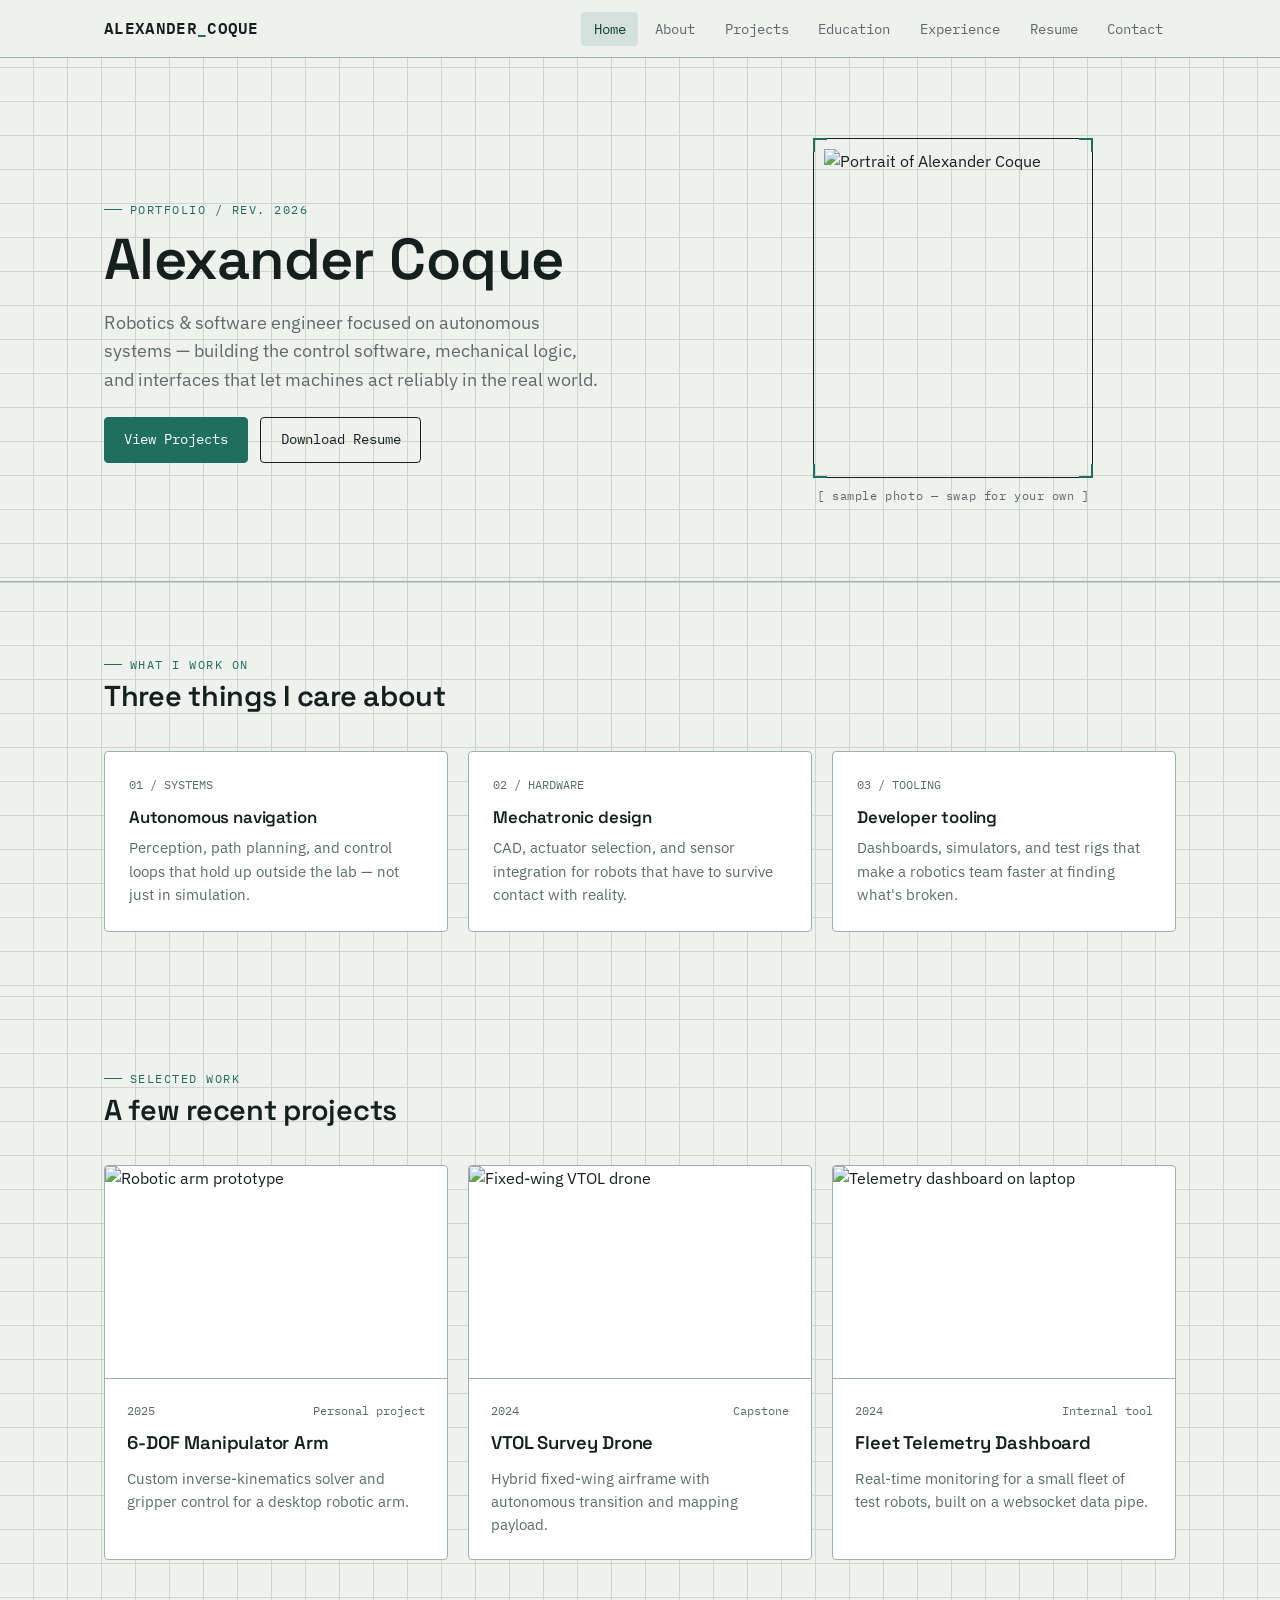
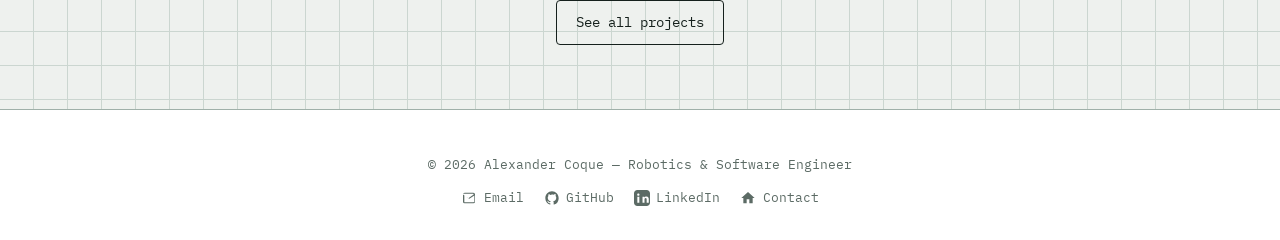
==== index.html @ 3d989051 "Add files via upload" ====
<!DOCTYPE html>
<html lang="en">
<head>
<meta charset="UTF-8">
<meta name="viewport" content="width=device-width, initial-scale=1.0">
<title>Home — Alexander Coque</title>
<meta name="description" content="Alexander Coque — Robotics &amp; Software Engineer portfolio.">
<link rel="stylesheet" href="style.css">
</head>
<body>
<header class="site-header">
    <div class="nav-inner">
      <a href="index.html" class="brand">ALEXANDER<span>_</span>COQUE</a>
      <button class="nav-toggle" id="navToggle" aria-label="Open navigation">
        <span></span><span></span><span></span>
      </button>
      <ul class="nav-tabs" id="navTabs">
        <li><a href="index.html" class="active">Home</a></li><li><a href="about.html">About</a></li><li><a href="projects.html">Projects</a></li><li><a href="education.html">Education</a></li><li><a href="experience.html">Experience</a></li><li><a href="resume.html">Resume</a></li><li><a href="contact.html">Contact</a></li>
      </ul>
    </div>
  </header>
<main>

<section class="hero">
  <div class="container hero-grid">
    <div>
      <span class="eyebrow">Portfolio / Rev. 2026</span>
      <h1>Alexander Coque</h1>
      <p class="role">Robotics &amp; software engineer focused on autonomous systems — building the control software, mechanical logic, and interfaces that let machines act reliably in the real world.</p>
      <div class="hero-actions">
        <a href="projects.html" class="btn btn-primary">View Projects</a>
        <a href="resume.html" class="btn">Download Resume</a>
      </div>
    </div>
    <div class="hero-portrait">
      <div class="frame">
        <span class="crop tl"></span><span class="crop tr"></span><span class="crop bl"></span><span class="crop br"></span>
        <img src="https://i.pravatar.cc/560?img=13" alt="Portrait of Alexander Coque">
      </div>
      <p class="caption">[ sample photo — swap for your own ]</p>
    </div>
  </div>
</section>

<section>
  <div class="container">
    <div class="section-head">
      <span class="eyebrow">What I work on</span>
      <h2>Three things I care about</h2>
    </div>
    <div class="grid-3">
      <div class="card value-card">
        <span class="idx">01 / SYSTEMS</span>
        <h3>Autonomous navigation</h3>
        <p>Perception, path planning, and control loops that hold up outside the lab — not just in simulation.</p>
      </div>
      <div class="card value-card">
        <span class="idx">02 / HARDWARE</span>
        <h3>Mechatronic design</h3>
        <p>CAD, actuator selection, and sensor integration for robots that have to survive contact with reality.</p>
      </div>
      <div class="card value-card">
        <span class="idx">03 / TOOLING</span>
        <h3>Developer tooling</h3>
        <p>Dashboards, simulators, and test rigs that make a robotics team faster at finding what's broken.</p>
      </div>
    </div>
  </div>
</section>

<section>
  <div class="container">
    <div class="section-head">
      <span class="eyebrow">Selected work</span>
      <h2>A few recent projects</h2>
    </div>
    <div class="grid-3">
      <article class="project-card">
        <div class="project-media"><img src="https://picsum.photos/seed/coque-arm/640/400" alt="Robotic arm prototype"></div>
        <div class="project-body">
          <div class="project-meta-row"><span>2025</span><span>Personal project</span></div>
          <h3>6-DOF Manipulator Arm</h3>
          <p>Custom inverse-kinematics solver and gripper control for a desktop robotic arm.</p>
        </div>
      </article>
      <article class="project-card">
        <div class="project-media"><img src="https://picsum.photos/seed/coque-drone/640/400" alt="Fixed-wing VTOL drone"></div>
        <div class="project-body">
          <div class="project-meta-row"><span>2024</span><span>Capstone</span></div>
          <h3>VTOL Survey Drone</h3>
          <p>Hybrid fixed-wing airframe with autonomous transition and mapping payload.</p>
        </div>
      </article>
      <article class="project-card">
        <div class="project-media"><img src="https://picsum.photos/seed/coque-dash/640/400" alt="Telemetry dashboard on laptop"></div>
        <div class="project-body">
          <div class="project-meta-row"><span>2024</span><span>Internal tool</span></div>
          <h3>Fleet Telemetry Dashboard</h3>
          <p>Real-time monitoring for a small fleet of test robots, built on a websocket data pipe.</p>
        </div>
      </article>
    </div>
    <div style="text-align:center; margin-top:2.5rem;">
      <a href="projects.html" class="btn">See all projects</a>
    </div>
  </div>
</section>

</main>
<footer class="site-footer">
    <p>&copy; 2026 Alexander Coque &mdash; Robotics &amp; Software Engineer</p>
    <div class="footer-links">
      <a href="mailto:alexander.coque@example.com">
        <svg width="16" height="16" fill="currentColor" viewBox="0 0 24 24"><path d="M21 6.5a2.5 2.5 0 0 0-2.5-2.5h-13A2.5 2.5 0 0 0 3 6.5v11A2.5 2.5 0 0 0 5.5 20h13a2.5 2.5 0 0 0 2.5-2.5v-11zm-2.5-.5a.5.5 0 0 1 .5.5v.379l-8 5.333-8-5.333V6a.5.5 0 0 1 .5-.5h15zm.5 12a.5.5 0 0 1-.5.5h-13a.5.5 0 0 1-.5-.5V8.121l7.5 5 7.5-5V18z"/></svg>
        Email
      </a>
      <a href="https://github.com/alexandercoque" target="_blank" rel="noopener">
        <svg width="16" height="16" fill="currentColor" viewBox="0 0 24 24"><path d="M12 2C6.48 2 2 6.58 2 12.26c0 4.5 2.87 8.32 6.84 9.67.5.09.68-.22.68-.48 0-.24-.01-.87-.01-1.7-2.78.62-3.37-1.36-3.37-1.36-.45-1.18-1.1-1.5-1.1-1.5-.9-.63.07-.62.07-.62 1 .07 1.53 1.05 1.53 1.05.89 1.56 2.34 1.11 2.91.85.09-.66.35-1.11.63-1.37-2.22-.26-4.56-1.14-4.56-5.07 0-1.12.39-2.03 1.03-2.75-.1-.26-.45-1.3.1-2.7 0 0 .84-.28 2.75 1.05A9.38 9.38 0 0 1 12 6.84c.85.004 1.71.12 2.51.35 1.91-1.33 2.75-1.05 2.75-1.05.55 1.4.2 2.44.1 2.7.64.72 1.03 1.63 1.03 2.75 0 3.94-2.34 4.81-4.57 5.07.36.32.68.94.68 1.9 0 1.37-.01 2.47-.01 2.81 0 .27.18.58.69.48A10.01 10.01 0 0 0 22 12.26C22 6.58 17.52 2 12 2z"/></svg>
        GitHub
      </a>
      <a href="https://linkedin.com/in/alexander-coque" target="_blank" rel="noopener">
        <svg width="16" height="16" fill="currentColor" viewBox="0 0 24 24"><path d="M19 0h-14c-2.76 0-5 2.24-5 5v14c0 2.76 2.24 5 5 5h14c2.76 0 5-2.24 5-5v-14c0-2.76-2.24-5-5-5zm-11 19h-3v-9h3v9zm-1.5-10.28c-.97 0-1.75-.79-1.75-1.75s.78-1.75 1.75-1.75 1.75.79 1.75 1.75-.78 1.75-1.75 1.75zm15.5 10.28h-3v-4.5c0-1.08-.02-2.47-1.5-2.47-1.5 0-1.73 1.17-1.73 2.39v4.58h-3v-9h2.89v1.23h.04c.4-.75 1.38-1.54 2.84-1.54 3.04 0 3.6 2 3.6 4.59v4.72z"/></svg>
        LinkedIn
      </a>
      <a href="contact.html">
        <svg width="16" height="16" fill="currentColor" viewBox="0 0 24 24"><path d="M10 20v-6h4v6h5v-8h3L12 3 2 12h3v8z"/></svg>
        Contact
      </a>
    </div>
  </footer>
  <script>
    const navToggle = document.getElementById('navToggle');
    const navTabs = document.getElementById('navTabs');
    if (navToggle) {
      navToggle.addEventListener('click', () => navTabs.classList.toggle('open'));
      navTabs.querySelectorAll('a').forEach(link => {
        link.addEventListener('click', () => navTabs.classList.remove('open'));
      });
    }
  </script>
</body>
</html>
---- style.css ----
/* ============================================================
   Alexander Coque — Portfolio
   Design language: technical drafting / spec-sheet
   ============================================================ */

@import url('https://fonts.googleapis.com/css2?family=Space+Grotesk:wght@400;500;600;700&family=IBM+Plex+Sans:wght@400;500;600&family=IBM+Plex+Mono:wght@400;500;600&display=swap');

:root {
  --paper: #EEF1EE;
  --panel: #FFFFFF;
  --ink: #15201C;
  --muted: #5C6B65;
  --line: #CBD6D0;
  --line-strong: #9FB0A9;
  --accent: #1F6F5C;      /* deep teal-green — primary */
  --accent-ink: #0F3E32;
  --accent-2: #C6631F;    /* copper — secondary highlight */
  --radius: 4px;
  --max: 1120px;
  --mono: 'IBM Plex Mono', ui-monospace, monospace;
  --sans: 'IBM Plex Sans', -apple-system, sans-serif;
  --display: 'Space Grotesk', var(--sans);
}

* { box-sizing: border-box; }
html { scroll-behavior: smooth; }

body {
  margin: 0;
  background: var(--paper);
  color: var(--ink);
  font-family: var(--sans);
  font-size: 16px;
  line-height: 1.55;
  min-height: 100vh;
  display: flex;
  flex-direction: column;

  /* subtle drafting-paper grid */
  background-image:
    linear-gradient(var(--line) 1px, transparent 1px),
    linear-gradient(90deg, var(--line) 1px, transparent 1px);
  background-size: 34px 34px;
  background-position: -1px -1px;
}

main { flex: 1 0 auto; }

a { color: var(--accent-ink); }
a:hover { color: var(--accent); }

h1, h2, h3, h4 {
  font-family: var(--display);
  font-weight: 600;
  letter-spacing: -0.01em;
  margin: 0 0 0.5rem;
  color: var(--ink);
}

.eyebrow {
  font-family: var(--mono);
  font-size: 0.78rem;
  letter-spacing: 0.12em;
  text-transform: uppercase;
  color: var(--accent);
  display: inline-flex;
  align-items: center;
  gap: 0.5rem;
}
.eyebrow::before {
  content: "";
  width: 18px;
  height: 1px;
  background: var(--accent);
  display: inline-block;
}

.container {
  max-width: var(--max);
  margin: 0 auto;
  padding: 0 1.5rem;
  width: 100%;
}

/* ---------------- Nav ---------------- */
.site-header {
  position: sticky;
  top: 0;
  z-index: 100;
  background: rgba(238, 241, 238, 0.92);
  backdrop-filter: blur(6px);
  border-bottom: 1px solid var(--line-strong);
}
.nav-inner {
  max-width: var(--max);
  margin: 0 auto;
  padding: 1rem 1.5rem;
  display: flex;
  align-items: center;
  justify-content: space-between;
}
.brand {
  font-family: var(--mono);
  font-weight: 600;
  font-size: 1rem;
  color: var(--ink);
  text-decoration: none;
  letter-spacing: 0.02em;
}
.brand span { color: var(--accent); }

.nav-toggle {
  display: none;
  flex-direction: column;
  justify-content: center;
  gap: 5px;
  width: 2.25rem;
  height: 2.25rem;
  background: none;
  border: 1px solid var(--line-strong);
  border-radius: var(--radius);
  cursor: pointer;
}
.nav-toggle span {
  display: block;
  width: 1.1rem;
  height: 2px;
  margin: 0 auto;
  background: var(--ink);
}

.nav-tabs {
  display: flex;
  list-style: none;
  gap: 0.25rem;
  margin: 0;
  padding: 0;
}
.nav-tabs a {
  font-family: var(--mono);
  font-size: 0.85rem;
  text-decoration: none;
  color: var(--muted);
  padding: 0.5rem 0.8rem;
  border-radius: var(--radius);
  transition: background 0.15s, color 0.15s;
}
.nav-tabs a:hover { color: var(--ink); background: rgba(31,111,92,0.08); }
.nav-tabs a.active { color: var(--accent-ink); background: rgba(31,111,92,0.12); }

@media (max-width: 760px) {
  .nav-toggle { display: flex; }
  .nav-tabs {
    position: absolute;
    top: 100%; left: 0; right: 0;
    flex-direction: column;
    background: var(--panel);
    border-bottom: 1px solid var(--line-strong);
    max-height: 0;
    overflow: hidden;
    padding: 0 1rem;
  }
  .nav-tabs.open { max-height: 480px; padding: 0.75rem 1rem 1.25rem; }
  .nav-tabs li { width: 100%; }
  .nav-tabs a { display: block; padding: 0.7rem 0.5rem; }
}

/* ---------------- Buttons ---------------- */
.btn {
  display: inline-flex;
  align-items: center;
  gap: 0.5rem;
  font-family: var(--mono);
  font-size: 0.85rem;
  text-decoration: none;
  padding: 0.7rem 1.2rem;
  border-radius: var(--radius);
  border: 1px solid var(--ink);
  color: var(--ink);
  background: transparent;
  cursor: pointer;
  transition: transform 0.12s ease, background 0.15s, color 0.15s;
}
.btn:hover { background: var(--ink); color: var(--paper); transform: translateY(-1px); }
.btn-primary {
  background: var(--accent);
  border-color: var(--accent);
  color: #fff;
}
.btn-primary:hover { background: var(--accent-ink); border-color: var(--accent-ink); color: #fff; }

/* ---------------- Hero ---------------- */
.hero {
  position: relative;
  padding: 5rem 0 4rem;
  border-bottom: 1px solid var(--line-strong);
}
.hero-grid {
  display: grid;
  grid-template-columns: 1.3fr 1fr;
  gap: 3rem;
  align-items: center;
}
.hero h1 {
  font-size: clamp(2.4rem, 5vw, 3.6rem);
  line-height: 1.05;
  margin: 0.6rem 0 1rem;
}
.hero .role {
  font-size: 1.15rem;
  color: var(--muted);
  margin-bottom: 1.4rem;
  max-width: 46ch;
}
.hero-actions { display: flex; gap: 0.75rem; flex-wrap: wrap; margin-top: 1.5rem; }

.hero-portrait {
  position: relative;
  justify-self: center;
}
.hero-portrait .frame {
  position: relative;
  width: 280px;
  height: 340px;
  border: 1px solid var(--ink);
  padding: 10px;
}
.hero-portrait img {
  width: 100%;
  height: 100%;
  object-fit: cover;
  filter: grayscale(15%);
  display: block;
}
.hero-portrait .crop {
  position: absolute;
  width: 14px;
  height: 14px;
  border-color: var(--accent);
  border-style: solid;
}
.hero-portrait .crop.tl { top: -1px; left: -1px; border-width: 2px 0 0 2px; }
.hero-portrait .crop.tr { top: -1px; right: -1px; border-width: 2px 2px 0 0; }
.hero-portrait .crop.bl { bottom: -1px; left: -1px; border-width: 0 0 2px 2px; }
.hero-portrait .crop.br { bottom: -1px; right: -1px; border-width: 0 2px 2px 0; }
.hero-portrait .caption {
  font-family: var(--mono);
  font-size: 0.72rem;
  color: var(--muted);
  text-align: center;
  margin-top: 0.6rem;
  letter-spacing: 0.05em;
}

@media (max-width: 820px) {
  .hero-grid { grid-template-columns: 1fr; }
  .hero-portrait { order: -1; }
  .hero-portrait .frame { width: 220px; height: 260px; margin: 0 auto; }
}

/* ---------------- Sections ---------------- */
section { padding: 4rem 0; }
section + section { border-top: 1px solid var(--line); }
.section-head { margin-bottom: 2rem; max-width: 62ch; }
.section-head h2 { font-size: 1.8rem; }

/* ---------------- Cards / spec sheets ---------------- */
.card {
  background: var(--panel);
  border: 1px solid var(--line-strong);
  border-radius: var(--radius);
  padding: 1.5rem;
}

.grid-3 { display: grid; grid-template-columns: repeat(3, 1fr); gap: 1.25rem; }
.grid-2 { display: grid; grid-template-columns: repeat(2, 1fr); gap: 1.25rem; }
@media (max-width: 900px) { .grid-3, .grid-2 { grid-template-columns: 1fr; } }

.spec-tag {
  font-family: var(--mono);
  font-size: 0.72rem;
  letter-spacing: 0.04em;
  color: var(--accent-ink);
  background: rgba(31,111,92,0.1);
  border-radius: 999px;
  padding: 0.25rem 0.6rem;
  display: inline-block;
}
.spec-tag.copper { color: var(--accent-2); background: rgba(198,99,31,0.1); }

/* Skill / value cards on About & Home */
.value-card h3 { font-size: 1.05rem; margin-bottom: 0.4rem; }
.value-card p { color: var(--muted); margin: 0; font-size: 0.95rem; }
.value-card .idx {
  font-family: var(--mono);
  font-size: 0.75rem;
  color: var(--muted);
  margin-bottom: 0.6rem;
  display: block;
}

/* ---------------- Project cards ---------------- */
.project-card {
  background: var(--panel);
  border: 1px solid var(--line-strong);
  border-radius: var(--radius);
  overflow: hidden;
  display: flex;
  flex-direction: column;
}
.project-media { position: relative; aspect-ratio: 16/10; overflow: hidden; border-bottom: 1px solid var(--line-strong); }
.project-media img { width: 100%; height: 100%; object-fit: cover; display: block; transition: transform 0.4s ease; }
.project-card:hover .project-media img { transform: scale(1.04); }
.project-body { padding: 1.4rem; display: flex; flex-direction: column; gap: 0.6rem; flex: 1; }
.project-meta-row {
  font-family: var(--mono);
  font-size: 0.72rem;
  color: var(--muted);
  display: flex;
  justify-content: space-between;
}
.project-body h3 { font-size: 1.15rem; margin: 0; }
.project-body p { color: var(--muted); font-size: 0.93rem; margin: 0; }
.tech-list { display: flex; flex-wrap: wrap; gap: 0.4rem; margin-top: 0.4rem; list-style: none; padding: 0; }
.tech-list li {
  font-family: var(--mono);
  font-size: 0.7rem;
  border: 1px solid var(--line-strong);
  border-radius: 999px;
  padding: 0.2rem 0.55rem;
  color: var(--muted);
}
.project-links { margin-top: auto; padding-top: 0.8rem; display: flex; gap: 0.6rem; }
.project-links a {
  font-family: var(--mono);
  font-size: 0.78rem;
  text-decoration: none;
  color: var(--accent-ink);
  border-bottom: 1px solid var(--accent-ink);
}

/* ---------------- Timeline (Education / Experience) ---------------- */
.timeline { position: relative; padding-left: 2rem; }
.timeline::before {
  content: "";
  position: absolute;
  top: 0.4rem; bottom: 0.4rem; left: 5px;
  width: 1px;
  background: var(--line-strong);
}
.timeline-item { position: relative; padding-bottom: 2.5rem; }
.timeline-item:last-child { padding-bottom: 0; }
.timeline-item::before {
  content: "";
  position: absolute;
  left: -2rem;
  top: 0.35rem;
  width: 11px; height: 11px;
  border-radius: 50%;
  background: var(--paper);
  border: 2px solid var(--accent);
}
.timeline-item .when {
  font-family: var(--mono);
  font-size: 0.75rem;
  color: var(--accent-ink);
  letter-spacing: 0.04em;
  margin-bottom: 0.3rem;
  display: block;
}
.timeline-item h3 { font-size: 1.15rem; margin-bottom: 0.15rem; }
.timeline-item .org { color: var(--muted); font-size: 0.92rem; margin-bottom: 0.6rem; }
.timeline-item ul { margin: 0.5rem 0 0; padding-left: 1.1rem; color: var(--ink); }
.timeline-item li { margin-bottom: 0.3rem; }
.timeline-logo {
  display: flex;
  align-items: flex-start;
  gap: 1rem;
}
.timeline-logo img {
  width: 46px; height: 46px;
  object-fit: contain;
  background: #fff;
  border: 1px solid var(--line-strong);
  border-radius: var(--radius);
  padding: 6px;
  flex-shrink: 0;
}

/* ---------------- Resume page ---------------- */
.resume-toolbar {
  display: flex;
  align-items: center;
  justify-content: space-between;
  flex-wrap: wrap;
  gap: 1rem;
  margin-bottom: 1.5rem;
}
.resume-embed {
  width: 100%;
  height: 80vh;
  border: 1px solid var(--line-strong);
  border-radius: var(--radius);
  background: var(--panel);
}
.resume-placeholder {
  border: 1px dashed var(--line-strong);
  border-radius: var(--radius);
  padding: 3rem 2rem;
  text-align: center;
  color: var(--muted);
  background: var(--panel);
}
.resume-placeholder .eyebrow { justify-content: center; margin-bottom: 1rem; }

/* ---------------- Contact ---------------- */
.contact-grid {
  display: grid;
  grid-template-columns: 1.1fr 0.9fr;
  gap: 2rem;
  align-items: start;
}
@media (max-width: 820px) { .contact-grid { grid-template-columns: 1fr; } }

.contact-form label {
  display: block;
  font-family: var(--mono);
  font-size: 0.75rem;
  letter-spacing: 0.04em;
  text-transform: uppercase;
  color: var(--muted);
  margin: 1rem 0 0.35rem;
}
.contact-form label:first-child { margin-top: 0; }
.contact-form input,
.contact-form textarea {
  width: 100%;
  padding: 0.75rem 0.85rem;
  border: 1px solid var(--line-strong);
  border-radius: var(--radius);
  font-family: var(--sans);
  font-size: 0.95rem;
  background: #fff;
  color: var(--ink);
}
.contact-form input:focus,
.contact-form textarea:focus {
  outline: 2px solid var(--accent);
  outline-offset: 1px;
}
.contact-form button { margin-top: 1.4rem; }

.contact-info-list { list-style: none; margin: 0; padding: 0; display: grid; gap: 1rem; }
.contact-info-list li {
  display: flex;
  align-items: center;
  gap: 0.8rem;
  padding: 0.9rem 1rem;
  background: var(--panel);
  border: 1px solid var(--line-strong);
  border-radius: var(--radius);
}
.contact-info-list a { text-decoration: none; color: var(--ink); font-weight: 500; }
.contact-info-list .label { font-family: var(--mono); font-size: 0.7rem; color: var(--muted); display: block; }
.contact-info-list svg { flex-shrink: 0; color: var(--accent); }

/* ---------------- Footer ---------------- */
.site-footer {
  border-top: 1px solid var(--line-strong);
  padding: 2rem 1.5rem;
  text-align: center;
  font-family: var(--mono);
  font-size: 0.8rem;
  color: var(--muted);
  background: var(--panel);
}
.footer-links { display: flex; justify-content: center; gap: 1.25rem; margin-top: 0.75rem; flex-wrap: wrap; }
.footer-links a {
  display: inline-flex;
  align-items: center;
  gap: 0.4rem;
  text-decoration: none;
  color: var(--muted);
}
.footer-links a:hover { color: var(--accent-ink); }

/* ---------------- Page header (non-home pages) ---------------- */
.page-hero {
  padding: 3.5rem 0 2.5rem;
  border-bottom: 1px solid var(--line-strong);
}
.page-hero h1 { font-size: clamp(2rem, 4vw, 2.8rem); margin-top: 0.6rem; }
.page-hero p { color: var(--muted); max-width: 60ch; }

/* Upload note banner */
.note-banner {
  background: rgba(198,99,31,0.08);
  border: 1px dashed var(--accent-2);
  border-radius: var(--radius);
  padding: 0.9rem 1.1rem;
  font-size: 0.88rem;
  color: var(--accent-ink);
  margin-bottom: 2rem;
}
.note-banner strong { color: var(--accent-2); }
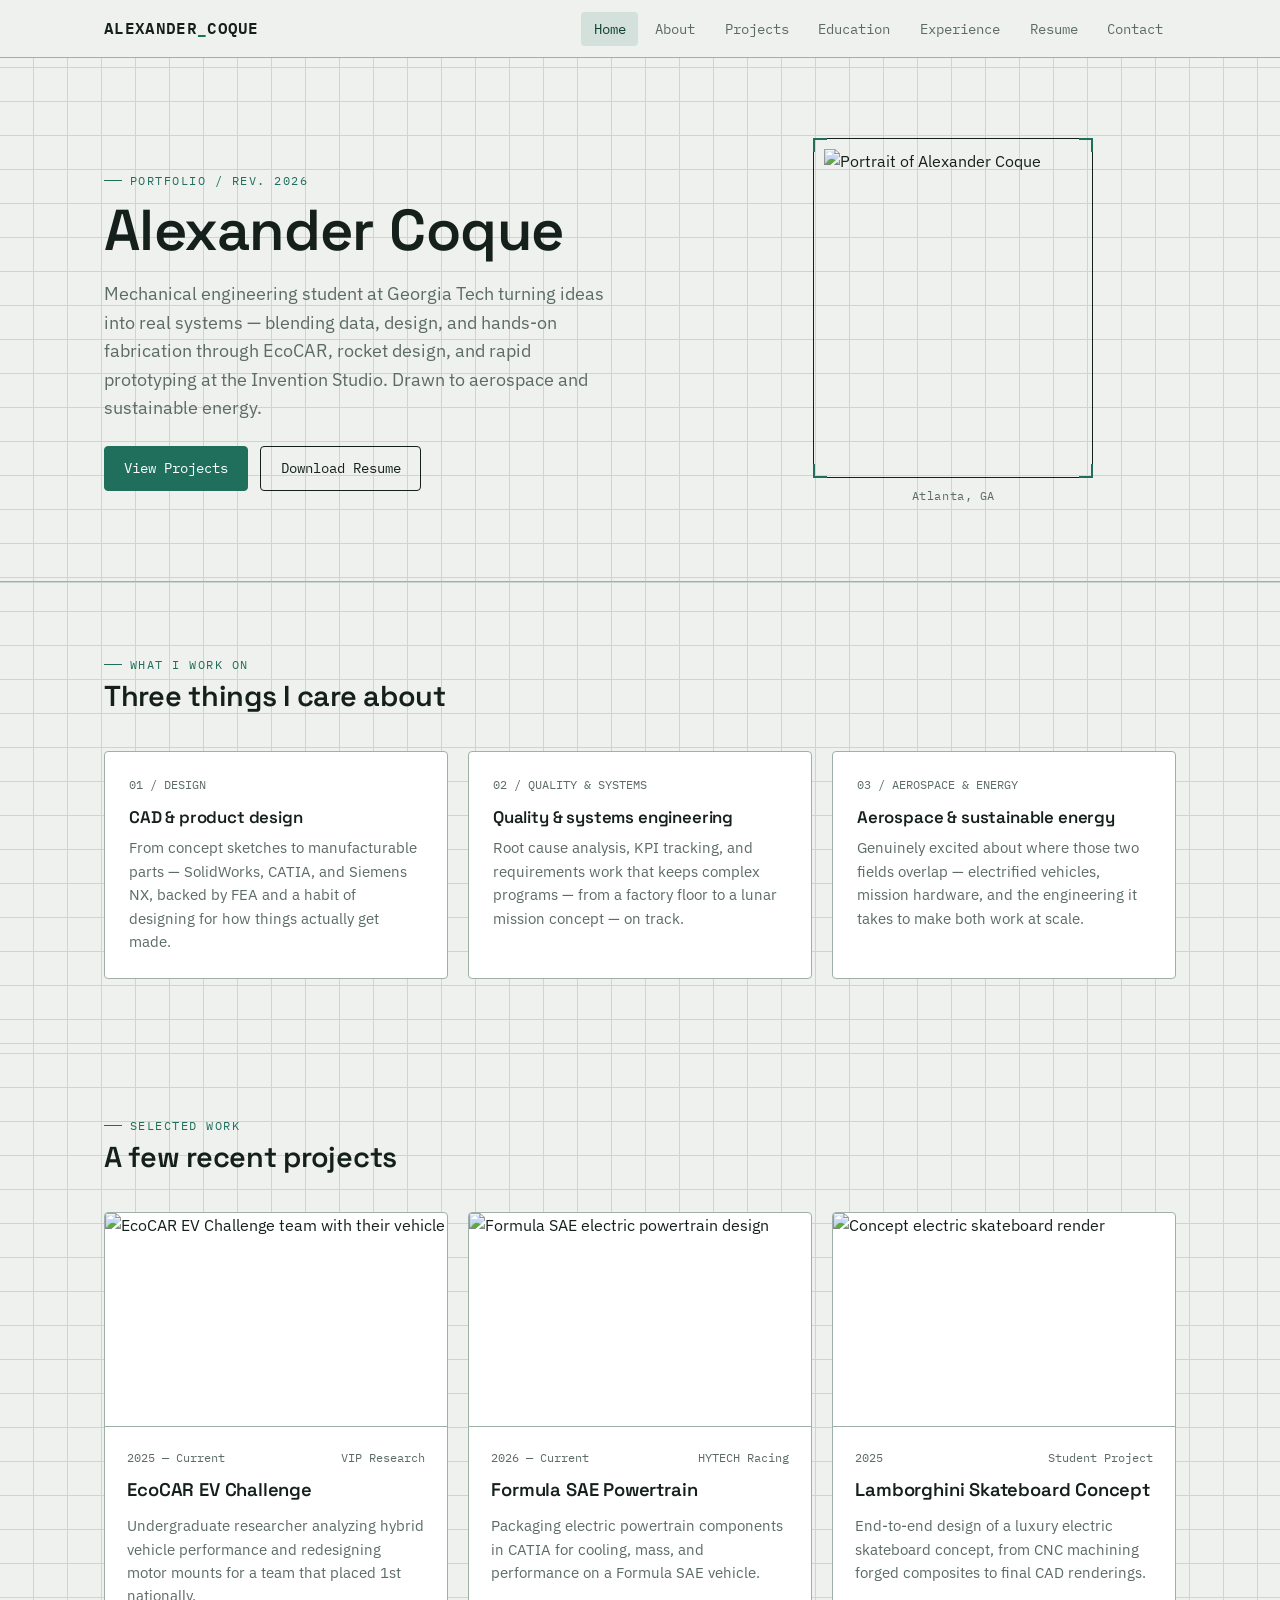
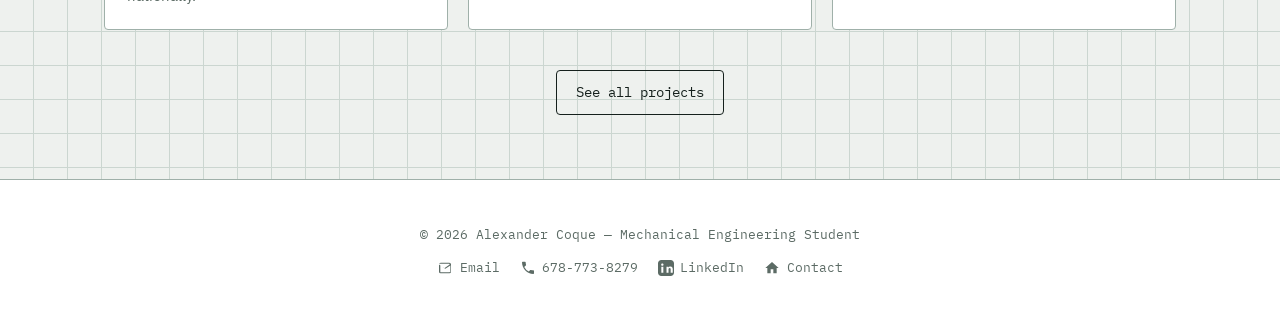
==== commit cdf641e9: "Add files via upload" ====
--- a/index.html
+++ b/index.html
@@ -4,8 +4,515 @@
 <meta charset="UTF-8">
 <meta name="viewport" content="width=device-width, initial-scale=1.0">
 <title>Home — Alexander Coque</title>
-<meta name="description" content="Alexander Coque — Robotics &amp; Software Engineer portfolio.">
-<link rel="stylesheet" href="style.css">
+<meta name="description" content="Alexander Coque — Mechanical Engineering student portfolio, Georgia Tech.">
+<style>
+/* ============================================================
+   Alexander Coque — Portfolio
+   Design language: technical drafting / spec-sheet
+   ============================================================ */
+
+@import url('https://fonts.googleapis.com/css2?family=Space+Grotesk:wght@400;500;600;700&family=IBM+Plex+Sans:wght@400;500;600&family=IBM+Plex+Mono:wght@400;500;600&display=swap');
+
+:root {
+  --paper: #EEF1EE;
+  --panel: #FFFFFF;
+  --ink: #15201C;
+  --muted: #5C6B65;
+  --line: #CBD6D0;
+  --line-strong: #9FB0A9;
+  --accent: #1F6F5C;      /* deep teal-green — primary */
+  --accent-ink: #0F3E32;
+  --accent-2: #C6631F;    /* copper — secondary highlight */
+  --radius: 4px;
+  --max: 1120px;
+  --mono: 'IBM Plex Mono', ui-monospace, monospace;
+  --sans: 'IBM Plex Sans', -apple-system, sans-serif;
+  --display: 'Space Grotesk', var(--sans);
+}
+
+* { box-sizing: border-box; }
+html { scroll-behavior: smooth; }
+
+body {
+  margin: 0;
+  background: var(--paper);
+  color: var(--ink);
+  font-family: var(--sans);
+  font-size: 16px;
+  line-height: 1.55;
+  min-height: 100vh;
+  display: flex;
+  flex-direction: column;
+
+  /* subtle drafting-paper grid */
+  background-image:
+    linear-gradient(var(--line) 1px, transparent 1px),
+    linear-gradient(90deg, var(--line) 1px, transparent 1px);
+  background-size: 34px 34px;
+  background-position: -1px -1px;
+}
+
+main { flex: 1 0 auto; }
+
+a { color: var(--accent-ink); }
+a:hover { color: var(--accent); }
+
+h1, h2, h3, h4 {
+  font-family: var(--display);
+  font-weight: 600;
+  letter-spacing: -0.01em;
+  margin: 0 0 0.5rem;
+  color: var(--ink);
+}
+
+.eyebrow {
+  font-family: var(--mono);
+  font-size: 0.78rem;
+  letter-spacing: 0.12em;
+  text-transform: uppercase;
+  color: var(--accent);
+  display: inline-flex;
+  align-items: center;
+  gap: 0.5rem;
+}
+.eyebrow::before {
+  content: "";
+  width: 18px;
+  height: 1px;
+  background: var(--accent);
+  display: inline-block;
+}
+
+.container {
+  max-width: var(--max);
+  margin: 0 auto;
+  padding: 0 1.5rem;
+  width: 100%;
+}
+
+/* ---------------- Nav ---------------- */
+.site-header {
+  position: sticky;
+  top: 0;
+  z-index: 100;
+  background: rgba(238, 241, 238, 0.92);
+  backdrop-filter: blur(6px);
+  border-bottom: 1px solid var(--line-strong);
+}
+.nav-inner {
+  max-width: var(--max);
+  margin: 0 auto;
+  padding: 1rem 1.5rem;
+  display: flex;
+  align-items: center;
+  justify-content: space-between;
+}
+.brand {
+  font-family: var(--mono);
+  font-weight: 600;
+  font-size: 1rem;
+  color: var(--ink);
+  text-decoration: none;
+  letter-spacing: 0.02em;
+}
+.brand span { color: var(--accent); }
+
+.nav-toggle {
+  display: none;
+  flex-direction: column;
+  justify-content: center;
+  gap: 5px;
+  width: 2.25rem;
+  height: 2.25rem;
+  background: none;
+  border: 1px solid var(--line-strong);
+  border-radius: var(--radius);
+  cursor: pointer;
+}
+.nav-toggle span {
+  display: block;
+  width: 1.1rem;
+  height: 2px;
+  margin: 0 auto;
+  background: var(--ink);
+}
+
+.nav-tabs {
+  display: flex;
+  list-style: none;
+  gap: 0.25rem;
+  margin: 0;
+  padding: 0;
+}
+.nav-tabs a {
+  font-family: var(--mono);
+  font-size: 0.85rem;
+  text-decoration: none;
+  color: var(--muted);
+  padding: 0.5rem 0.8rem;
+  border-radius: var(--radius);
+  transition: background 0.15s, color 0.15s;
+}
+.nav-tabs a:hover { color: var(--ink); background: rgba(31,111,92,0.08); }
+.nav-tabs a.active { color: var(--accent-ink); background: rgba(31,111,92,0.12); }
+
+@media (max-width: 760px) {
+  .nav-toggle { display: flex; }
+  .nav-tabs {
+    position: absolute;
+    top: 100%; left: 0; right: 0;
+    flex-direction: column;
+    background: var(--panel);
+    border-bottom: 1px solid var(--line-strong);
+    max-height: 0;
+    overflow: hidden;
+    padding: 0 1rem;
+  }
+  .nav-tabs.open { max-height: 480px; padding: 0.75rem 1rem 1.25rem; }
+  .nav-tabs li { width: 100%; }
+  .nav-tabs a { display: block; padding: 0.7rem 0.5rem; }
+}
+
+/* ---------------- Buttons ---------------- */
+.btn {
+  display: inline-flex;
+  align-items: center;
+  gap: 0.5rem;
+  font-family: var(--mono);
+  font-size: 0.85rem;
+  text-decoration: none;
+  padding: 0.7rem 1.2rem;
+  border-radius: var(--radius);
+  border: 1px solid var(--ink);
+  color: var(--ink);
+  background: transparent;
+  cursor: pointer;
+  transition: transform 0.12s ease, background 0.15s, color 0.15s;
+}
+.btn:hover { background: var(--ink); color: var(--paper); transform: translateY(-1px); }
+.btn-primary {
+  background: var(--accent);
+  border-color: var(--accent);
+  color: #fff;
+}
+.btn-primary:hover { background: var(--accent-ink); border-color: var(--accent-ink); color: #fff; }
+
+/* ---------------- Hero ---------------- */
+.hero {
+  position: relative;
+  padding: 5rem 0 4rem;
+  border-bottom: 1px solid var(--line-strong);
+}
+.hero-grid {
+  display: grid;
+  grid-template-columns: 1.3fr 1fr;
+  gap: 3rem;
+  align-items: center;
+}
+.hero h1 {
+  font-size: clamp(2.4rem, 5vw, 3.6rem);
+  line-height: 1.05;
+  margin: 0.6rem 0 1rem;
+}
+.hero .role {
+  font-size: 1.15rem;
+  color: var(--muted);
+  margin-bottom: 1.4rem;
+  max-width: 46ch;
+}
+.hero-actions { display: flex; gap: 0.75rem; flex-wrap: wrap; margin-top: 1.5rem; }
+
+.hero-portrait {
+  position: relative;
+  justify-self: center;
+}
+.hero-portrait .frame {
+  position: relative;
+  width: 280px;
+  height: 340px;
+  border: 1px solid var(--ink);
+  padding: 10px;
+}
+.hero-portrait img {
+  width: 100%;
+  height: 100%;
+  object-fit: cover;
+  filter: grayscale(15%);
+  display: block;
+}
+.hero-portrait .crop {
+  position: absolute;
+  width: 14px;
+  height: 14px;
+  border-color: var(--accent);
+  border-style: solid;
+}
+.hero-portrait .crop.tl { top: -1px; left: -1px; border-width: 2px 0 0 2px; }
+.hero-portrait .crop.tr { top: -1px; right: -1px; border-width: 2px 2px 0 0; }
+.hero-portrait .crop.bl { bottom: -1px; left: -1px; border-width: 0 0 2px 2px; }
+.hero-portrait .crop.br { bottom: -1px; right: -1px; border-width: 0 2px 2px 0; }
+.hero-portrait .caption {
+  font-family: var(--mono);
+  font-size: 0.72rem;
+  color: var(--muted);
+  text-align: center;
+  margin-top: 0.6rem;
+  letter-spacing: 0.05em;
+}
+
+@media (max-width: 820px) {
+  .hero-grid { grid-template-columns: 1fr; }
+  .hero-portrait { order: -1; }
+  .hero-portrait .frame { width: 220px; height: 260px; margin: 0 auto; }
+}
+
+/* ---------------- Sections ---------------- */
+section { padding: 4rem 0; }
+section + section { border-top: 1px solid var(--line); }
+.section-head { margin-bottom: 2rem; max-width: 62ch; }
+.section-head h2 { font-size: 1.8rem; }
+
+/* ---------------- Cards / spec sheets ---------------- */
+.card {
+  background: var(--panel);
+  border: 1px solid var(--line-strong);
+  border-radius: var(--radius);
+  padding: 1.5rem;
+}
+
+.grid-3 { display: grid; grid-template-columns: repeat(3, 1fr); gap: 1.25rem; }
+.grid-2 { display: grid; grid-template-columns: repeat(2, 1fr); gap: 1.25rem; }
+@media (max-width: 900px) { .grid-3, .grid-2 { grid-template-columns: 1fr; } }
+
+.spec-tag {
+  font-family: var(--mono);
+  font-size: 0.72rem;
+  letter-spacing: 0.04em;
+  color: var(--accent-ink);
+  background: rgba(31,111,92,0.1);
+  border-radius: 999px;
+  padding: 0.25rem 0.6rem;
+  display: inline-block;
+}
+.spec-tag.copper { color: var(--accent-2); background: rgba(198,99,31,0.1); }
+
+/* Skill / value cards on About & Home */
+.value-card h3 { font-size: 1.05rem; margin-bottom: 0.4rem; }
+.value-card p { color: var(--muted); margin: 0; font-size: 0.95rem; }
+.value-card .idx {
+  font-family: var(--mono);
+  font-size: 0.75rem;
+  color: var(--muted);
+  margin-bottom: 0.6rem;
+  display: block;
+}
+
+/* ---------------- Project cards ---------------- */
+.project-card {
+  background: var(--panel);
+  border: 1px solid var(--line-strong);
+  border-radius: var(--radius);
+  overflow: hidden;
+  display: flex;
+  flex-direction: column;
+}
+.project-media { position: relative; aspect-ratio: 16/10; overflow: hidden; border-bottom: 1px solid var(--line-strong); }
+.project-media img { width: 100%; height: 100%; object-fit: cover; display: block; transition: transform 0.4s ease; }
+.project-card:hover .project-media img { transform: scale(1.04); }
+.project-body { padding: 1.4rem; display: flex; flex-direction: column; gap: 0.6rem; flex: 1; }
+.project-meta-row {
+  font-family: var(--mono);
+  font-size: 0.72rem;
+  color: var(--muted);
+  display: flex;
+  justify-content: space-between;
+}
+.project-body h3 { font-size: 1.15rem; margin: 0; }
+.project-body p { color: var(--muted); font-size: 0.93rem; margin: 0; }
+.tech-list { display: flex; flex-wrap: wrap; gap: 0.4rem; margin-top: 0.4rem; list-style: none; padding: 0; }
+.tech-list li {
+  font-family: var(--mono);
+  font-size: 0.7rem;
+  border: 1px solid var(--line-strong);
+  border-radius: 999px;
+  padding: 0.2rem 0.55rem;
+  color: var(--muted);
+}
+.project-links { margin-top: auto; padding-top: 0.8rem; display: flex; gap: 0.6rem; }
+.project-links a {
+  font-family: var(--mono);
+  font-size: 0.78rem;
+  text-decoration: none;
+  color: var(--accent-ink);
+  border-bottom: 1px solid var(--accent-ink);
+}
+
+/* ---------------- Timeline (Education / Experience) ---------------- */
+.timeline { position: relative; padding-left: 2rem; }
+.timeline::before {
+  content: "";
+  position: absolute;
+  top: 0.4rem; bottom: 0.4rem; left: 5px;
+  width: 1px;
+  background: var(--line-strong);
+}
+.timeline-item { position: relative; padding-bottom: 2.5rem; }
+.timeline-item:last-child { padding-bottom: 0; }
+.timeline-item::before {
+  content: "";
+  position: absolute;
+  left: -2rem;
+  top: 0.35rem;
+  width: 11px; height: 11px;
+  border-radius: 50%;
+  background: var(--paper);
+  border: 2px solid var(--accent);
+}
+.timeline-item .when {
+  font-family: var(--mono);
+  font-size: 0.75rem;
+  color: var(--accent-ink);
+  letter-spacing: 0.04em;
+  margin-bottom: 0.3rem;
+  display: block;
+}
+.timeline-item h3 { font-size: 1.15rem; margin-bottom: 0.15rem; }
+.timeline-item .org { color: var(--muted); font-size: 0.92rem; margin-bottom: 0.6rem; }
+.timeline-item ul { margin: 0.5rem 0 0; padding-left: 1.1rem; color: var(--ink); }
+.timeline-item li { margin-bottom: 0.3rem; }
+.timeline-logo {
+  display: flex;
+  align-items: flex-start;
+  gap: 1rem;
+}
+.timeline-logo img {
+  width: 46px; height: 46px;
+  object-fit: contain;
+  background: #fff;
+  border: 1px solid var(--line-strong);
+  border-radius: var(--radius);
+  padding: 6px;
+  flex-shrink: 0;
+}
+
+/* ---------------- Resume page ---------------- */
+.resume-toolbar {
+  display: flex;
+  align-items: center;
+  justify-content: space-between;
+  flex-wrap: wrap;
+  gap: 1rem;
+  margin-bottom: 1.5rem;
+}
+.resume-embed {
+  width: 100%;
+  height: 80vh;
+  border: 1px solid var(--line-strong);
+  border-radius: var(--radius);
+  background: var(--panel);
+}
+.resume-placeholder {
+  border: 1px dashed var(--line-strong);
+  border-radius: var(--radius);
+  padding: 3rem 2rem;
+  text-align: center;
+  color: var(--muted);
+  background: var(--panel);
+}
+.resume-placeholder .eyebrow { justify-content: center; margin-bottom: 1rem; }
+
+/* ---------------- Contact ---------------- */
+.contact-grid {
+  display: grid;
+  grid-template-columns: 1.1fr 0.9fr;
+  gap: 2rem;
+  align-items: start;
+}
+@media (max-width: 820px) { .contact-grid { grid-template-columns: 1fr; } }
+
+.contact-form label {
+  display: block;
+  font-family: var(--mono);
+  font-size: 0.75rem;
+  letter-spacing: 0.04em;
+  text-transform: uppercase;
+  color: var(--muted);
+  margin: 1rem 0 0.35rem;
+}
+.contact-form label:first-child { margin-top: 0; }
+.contact-form input,
+.contact-form textarea {
+  width: 100%;
+  padding: 0.75rem 0.85rem;
+  border: 1px solid var(--line-strong);
+  border-radius: var(--radius);
+  font-family: var(--sans);
+  font-size: 0.95rem;
+  background: #fff;
+  color: var(--ink);
+}
+.contact-form input:focus,
+.contact-form textarea:focus {
+  outline: 2px solid var(--accent);
+  outline-offset: 1px;
+}
+.contact-form button { margin-top: 1.4rem; }
+
+.contact-info-list { list-style: none; margin: 0; padding: 0; display: grid; gap: 1rem; }
+.contact-info-list li {
+  display: flex;
+  align-items: center;
+  gap: 0.8rem;
+  padding: 0.9rem 1rem;
+  background: var(--panel);
+  border: 1px solid var(--line-strong);
+  border-radius: var(--radius);
+}
+.contact-info-list a { text-decoration: none; color: var(--ink); font-weight: 500; }
+.contact-info-list .label { font-family: var(--mono); font-size: 0.7rem; color: var(--muted); display: block; }
+.contact-info-list svg { flex-shrink: 0; color: var(--accent); }
+
+/* ---------------- Footer ---------------- */
+.site-footer {
+  border-top: 1px solid var(--line-strong);
+  padding: 2rem 1.5rem;
+  text-align: center;
+  font-family: var(--mono);
+  font-size: 0.8rem;
+  color: var(--muted);
+  background: var(--panel);
+}
+.footer-links { display: flex; justify-content: center; gap: 1.25rem; margin-top: 0.75rem; flex-wrap: wrap; }
+.footer-links a {
+  display: inline-flex;
+  align-items: center;
+  gap: 0.4rem;
+  text-decoration: none;
+  color: var(--muted);
+}
+.footer-links a:hover { color: var(--accent-ink); }
+
+/* ---------------- Page header (non-home pages) ---------------- */
+.page-hero {
+  padding: 3.5rem 0 2.5rem;
+  border-bottom: 1px solid var(--line-strong);
+}
+.page-hero h1 { font-size: clamp(2rem, 4vw, 2.8rem); margin-top: 0.6rem; }
+.page-hero p { color: var(--muted); max-width: 60ch; }
+
+/* Upload note banner */
+.note-banner {
+  background: rgba(198,99,31,0.08);
+  border: 1px dashed var(--accent-2);
+  border-radius: var(--radius);
+  padding: 0.9rem 1.1rem;
+  font-size: 0.88rem;
+  color: var(--accent-ink);
+  margin-bottom: 2rem;
+}
+.note-banner strong { color: var(--accent-2); }
+
+</style>
 </head>
 <body>
 <header class="site-header">
@@ -26,7 +533,7 @@
     <div>
       <span class="eyebrow">Portfolio / Rev. 2026</span>
       <h1>Alexander Coque</h1>
-      <p class="role">Robotics &amp; software engineer focused on autonomous systems — building the control software, mechanical logic, and interfaces that let machines act reliably in the real world.</p>
+      <p class="role">Mechanical engineering student at Georgia Tech turning ideas into real systems — blending data, design, and hands-on fabrication through EcoCAR, rocket design, and rapid prototyping at the Invention Studio. Drawn to aerospace and sustainable energy.</p>
       <div class="hero-actions">
         <a href="projects.html" class="btn btn-primary">View Projects</a>
         <a href="resume.html" class="btn">Download Resume</a>
@@ -35,9 +542,9 @@
     <div class="hero-portrait">
       <div class="frame">
         <span class="crop tl"></span><span class="crop tr"></span><span class="crop bl"></span><span class="crop br"></span>
-        <img src="https://i.pravatar.cc/560?img=13" alt="Portrait of Alexander Coque">
+        <img src="assets/pictures/portrait.jpg" alt="Portrait of Alexander Coque">
       </div>
-      <p class="caption">[ sample photo — swap for your own ]</p>
+      <p class="caption">Atlanta, GA</p>
     </div>
   </div>
 </section>
@@ -50,19 +557,19 @@
     </div>
     <div class="grid-3">
       <div class="card value-card">
-        <span class="idx">01 / SYSTEMS</span>
-        <h3>Autonomous navigation</h3>
-        <p>Perception, path planning, and control loops that hold up outside the lab — not just in simulation.</p>
+        <span class="idx">01 / DESIGN</span>
+        <h3>CAD &amp; product design</h3>
+        <p>From concept sketches to manufacturable parts — SolidWorks, CATIA, and Siemens NX, backed by FEA and a habit of designing for how things actually get made.</p>
       </div>
       <div class="card value-card">
-        <span class="idx">02 / HARDWARE</span>
-        <h3>Mechatronic design</h3>
-        <p>CAD, actuator selection, and sensor integration for robots that have to survive contact with reality.</p>
+        <span class="idx">02 / QUALITY &amp; SYSTEMS</span>
+        <h3>Quality &amp; systems engineering</h3>
+        <p>Root cause analysis, KPI tracking, and requirements work that keeps complex programs — from a factory floor to a lunar mission concept — on track.</p>
       </div>
       <div class="card value-card">
-        <span class="idx">03 / TOOLING</span>
-        <h3>Developer tooling</h3>
-        <p>Dashboards, simulators, and test rigs that make a robotics team faster at finding what's broken.</p>
+        <span class="idx">03 / AEROSPACE &amp; ENERGY</span>
+        <h3>Aerospace &amp; sustainable energy</h3>
+        <p>Genuinely excited about where those two fields overlap — electrified vehicles, mission hardware, and the engineering it takes to make both work at scale.</p>
       </div>
     </div>
   </div>
@@ -76,27 +583,27 @@
     </div>
     <div class="grid-3">
       <article class="project-card">
-        <div class="project-media"><img src="https://picsum.photos/seed/coque-arm/640/400" alt="Robotic arm prototype"></div>
+        <div class="project-media"><img src="assets/pictures/ecocar-team-1.jpg" alt="EcoCAR EV Challenge team with their vehicle"></div>
         <div class="project-body">
-          <div class="project-meta-row"><span>2025</span><span>Personal project</span></div>
-          <h3>6-DOF Manipulator Arm</h3>
-          <p>Custom inverse-kinematics solver and gripper control for a desktop robotic arm.</p>
+          <div class="project-meta-row"><span>2025 — Current</span><span>VIP Research</span></div>
+          <h3>EcoCAR EV Challenge</h3>
+          <p>Undergraduate researcher analyzing hybrid vehicle performance and redesigning motor mounts for a team that placed 1st nationally.</p>
         </div>
       </article>
       <article class="project-card">
-        <div class="project-media"><img src="https://picsum.photos/seed/coque-drone/640/400" alt="Fixed-wing VTOL drone"></div>
+        <div class="project-media"><img src="https://picsum.photos/seed/coque-hytech/640/400" alt="Formula SAE electric powertrain design"></div>
         <div class="project-body">
-          <div class="project-meta-row"><span>2024</span><span>Capstone</span></div>
-          <h3>VTOL Survey Drone</h3>
-          <p>Hybrid fixed-wing airframe with autonomous transition and mapping payload.</p>
+          <div class="project-meta-row"><span>2026 — Current</span><span>HYTECH Racing</span></div>
+          <h3>Formula SAE Powertrain</h3>
+          <p>Packaging electric powertrain components in CATIA for cooling, mass, and performance on a Formula SAE vehicle.</p>
         </div>
       </article>
       <article class="project-card">
-        <div class="project-media"><img src="https://picsum.photos/seed/coque-dash/640/400" alt="Telemetry dashboard on laptop"></div>
+        <div class="project-media"><img src="https://picsum.photos/seed/coque-lambo/640/400" alt="Concept electric skateboard render"></div>
         <div class="project-body">
-          <div class="project-meta-row"><span>2024</span><span>Internal tool</span></div>
-          <h3>Fleet Telemetry Dashboard</h3>
-          <p>Real-time monitoring for a small fleet of test robots, built on a websocket data pipe.</p>
+          <div class="project-meta-row"><span>2025</span><span>Student Project</span></div>
+          <h3>Lamborghini Skateboard Concept</h3>
+          <p>End-to-end design of a luxury electric skateboard concept, from CNC machining forged composites to final CAD renderings.</p>
         </div>
       </article>
     </div>
@@ -108,17 +615,17 @@
 
 </main>
 <footer class="site-footer">
-    <p>&copy; 2026 Alexander Coque &mdash; Robotics &amp; Software Engineer</p>
+    <p>&copy; 2026 Alexander Coque &mdash; Mechanical Engineering Student</p>
     <div class="footer-links">
       <a href="mailto:alexander.coque@example.com">
         <svg width="16" height="16" fill="currentColor" viewBox="0 0 24 24"><path d="M21 6.5a2.5 2.5 0 0 0-2.5-2.5h-13A2.5 2.5 0 0 0 3 6.5v11A2.5 2.5 0 0 0 5.5 20h13a2.5 2.5 0 0 0 2.5-2.5v-11zm-2.5-.5a.5.5 0 0 1 .5.5v.379l-8 5.333-8-5.333V6a.5.5 0 0 1 .5-.5h15zm.5 12a.5.5 0 0 1-.5.5h-13a.5.5 0 0 1-.5-.5V8.121l7.5 5 7.5-5V18z"/></svg>
         Email
       </a>
-      <a href="https://github.com/alexandercoque" target="_blank" rel="noopener">
-        <svg width="16" height="16" fill="currentColor" viewBox="0 0 24 24"><path d="M12 2C6.48 2 2 6.58 2 12.26c0 4.5 2.87 8.32 6.84 9.67.5.09.68-.22.68-.48 0-.24-.01-.87-.01-1.7-2.78.62-3.37-1.36-3.37-1.36-.45-1.18-1.1-1.5-1.1-1.5-.9-.63.07-.62.07-.62 1 .07 1.53 1.05 1.53 1.05.89 1.56 2.34 1.11 2.91.85.09-.66.35-1.11.63-1.37-2.22-.26-4.56-1.14-4.56-5.07 0-1.12.39-2.03 1.03-2.75-.1-.26-.45-1.3.1-2.7 0 0 .84-.28 2.75 1.05A9.38 9.38 0 0 1 12 6.84c.85.004 1.71.12 2.51.35 1.91-1.33 2.75-1.05 2.75-1.05.55 1.4.2 2.44.1 2.7.64.72 1.03 1.63 1.03 2.75 0 3.94-2.34 4.81-4.57 5.07.36.32.68.94.68 1.9 0 1.37-.01 2.47-.01 2.81 0 .27.18.58.69.48A10.01 10.01 0 0 0 22 12.26C22 6.58 17.52 2 12 2z"/></svg>
-        GitHub
+      <a href="tel:6787738279">
+        <svg width="16" height="16" fill="currentColor" viewBox="0 0 24 24"><path d="M6.62 10.79a15.05 15.05 0 0 0 6.59 6.59l2.2-2.2a1 1 0 0 1 1.01-.24c1.12.37 2.33.57 3.58.57a1 1 0 0 1 1 1V20a1 1 0 0 1-1 1C10.85 21 3 13.15 3 3.5a1 1 0 0 1 1-1h3.5a1 1 0 0 1 1 1c0 1.25.2 2.46.57 3.58a1 1 0 0 1-.25 1.01l-2.2 2.2z"/></svg>
+        678-773-8279
       </a>
-      <a href="https://linkedin.com/in/alexander-coque" target="_blank" rel="noopener">
+      <a href="https://www.linkedin.com/in/alexander-coque-284111297" target="_blank" rel="noopener">
         <svg width="16" height="16" fill="currentColor" viewBox="0 0 24 24"><path d="M19 0h-14c-2.76 0-5 2.24-5 5v14c0 2.76 2.24 5 5 5h14c2.76 0 5-2.24 5-5v-14c0-2.76-2.24-5-5-5zm-11 19h-3v-9h3v9zm-1.5-10.28c-.97 0-1.75-.79-1.75-1.75s.78-1.75 1.75-1.75 1.75.79 1.75 1.75-.78 1.75-1.75 1.75zm15.5 10.28h-3v-4.5c0-1.08-.02-2.47-1.5-2.47-1.5 0-1.73 1.17-1.73 2.39v4.58h-3v-9h2.89v1.23h.04c.4-.75 1.38-1.54 2.84-1.54 3.04 0 3.6 2 3.6 4.59v4.72z"/></svg>
         LinkedIn
       </a>
